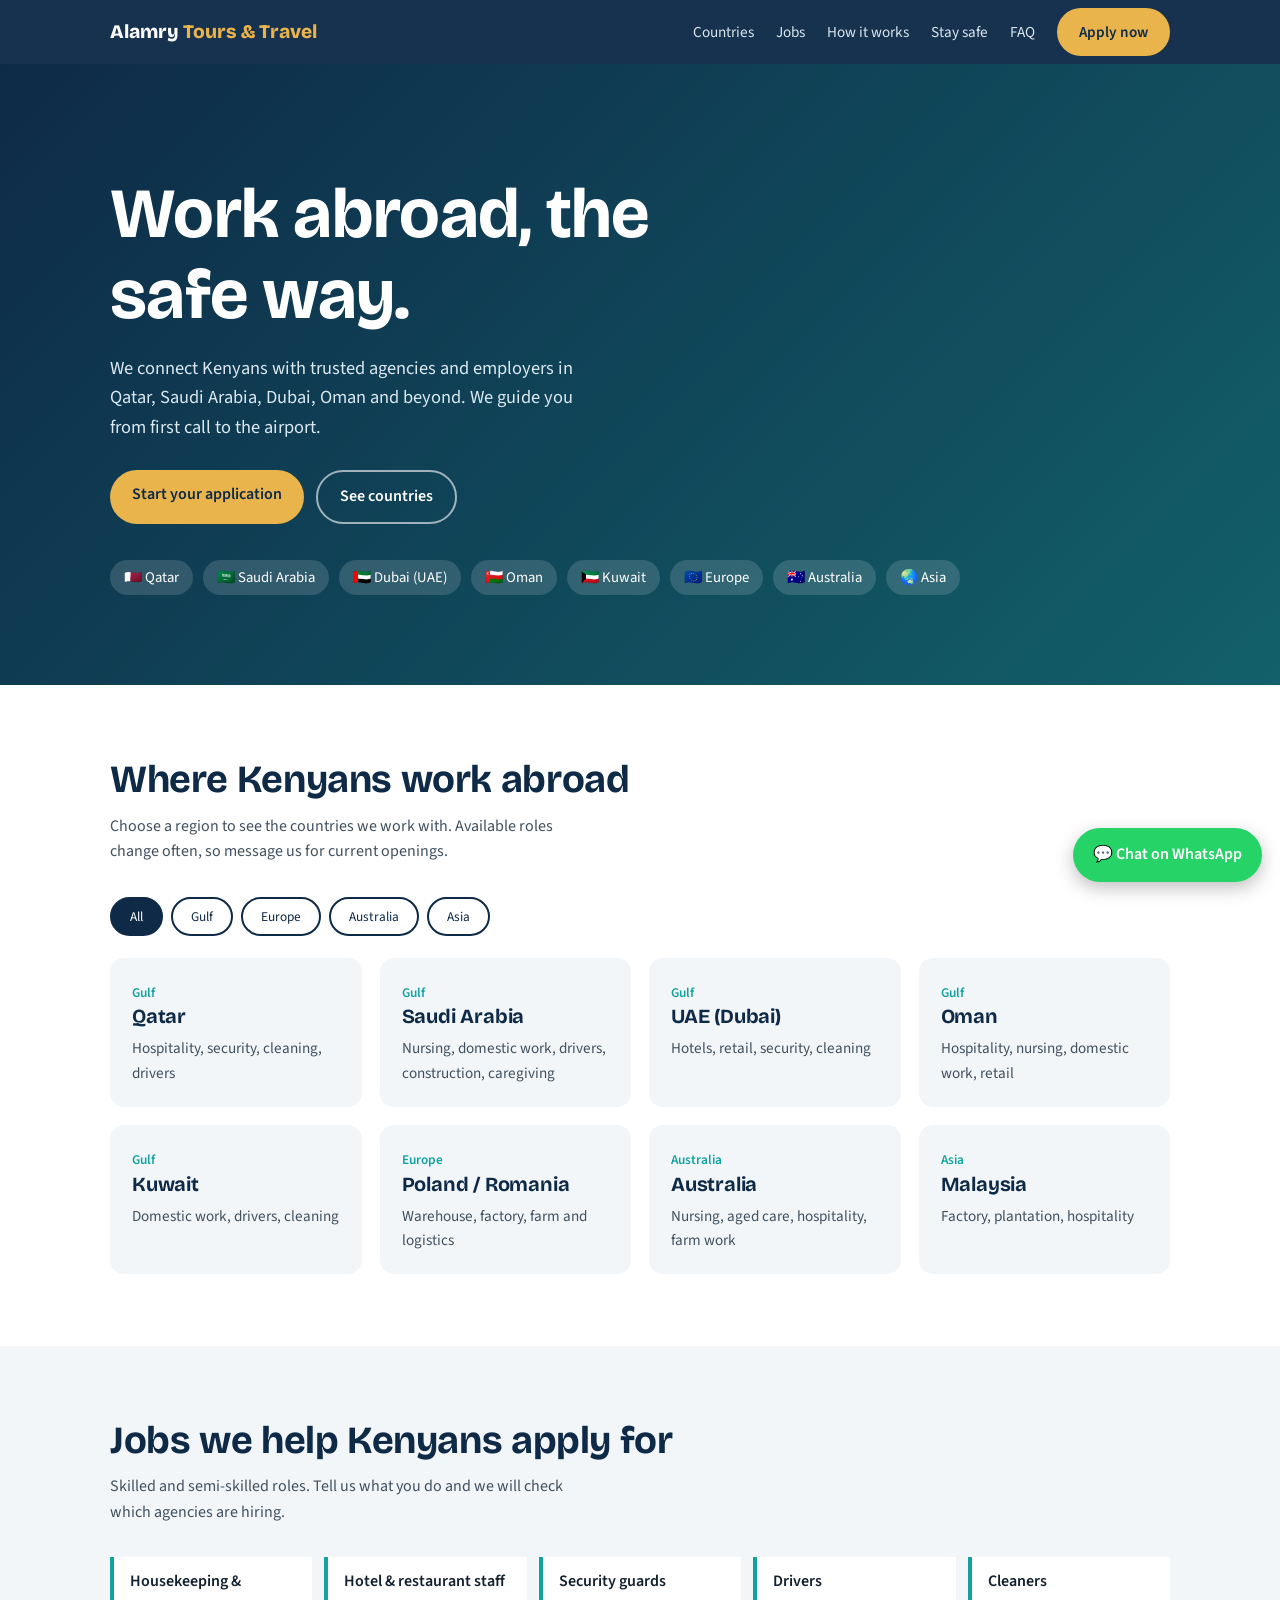
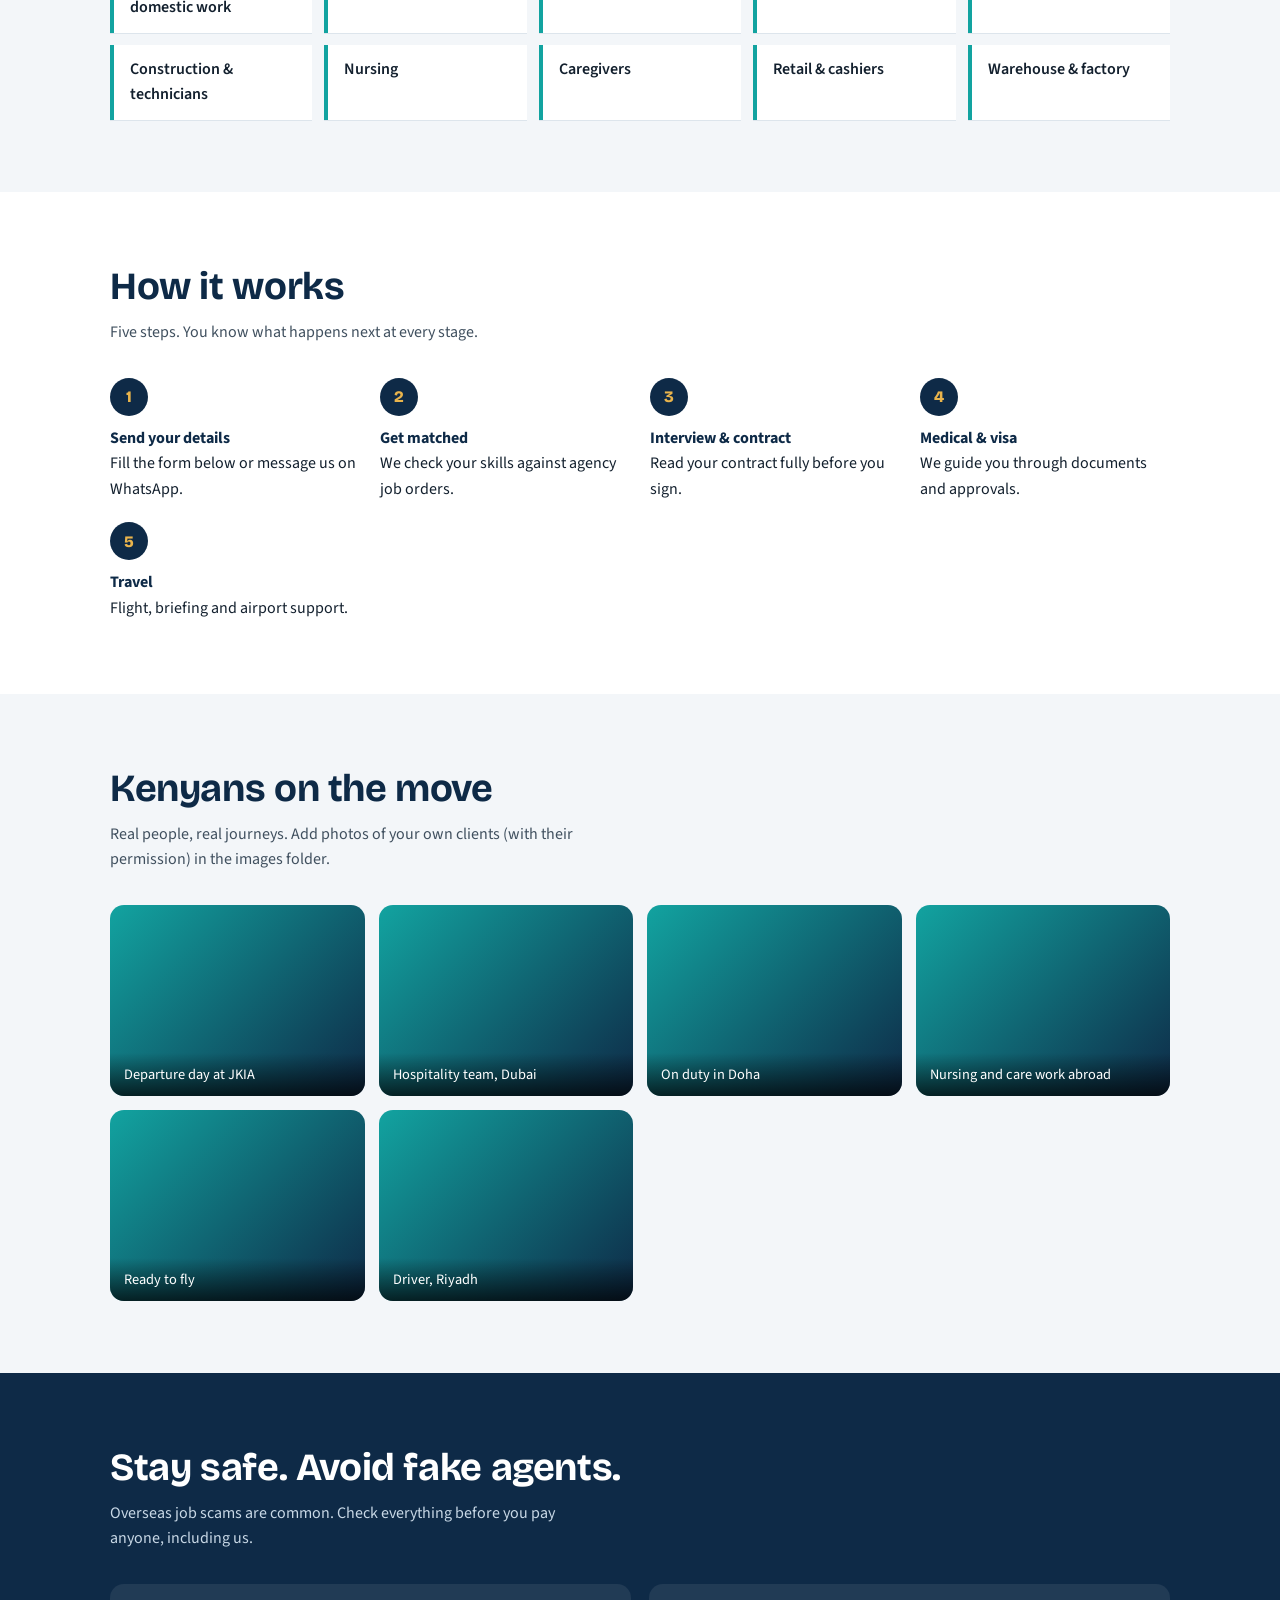
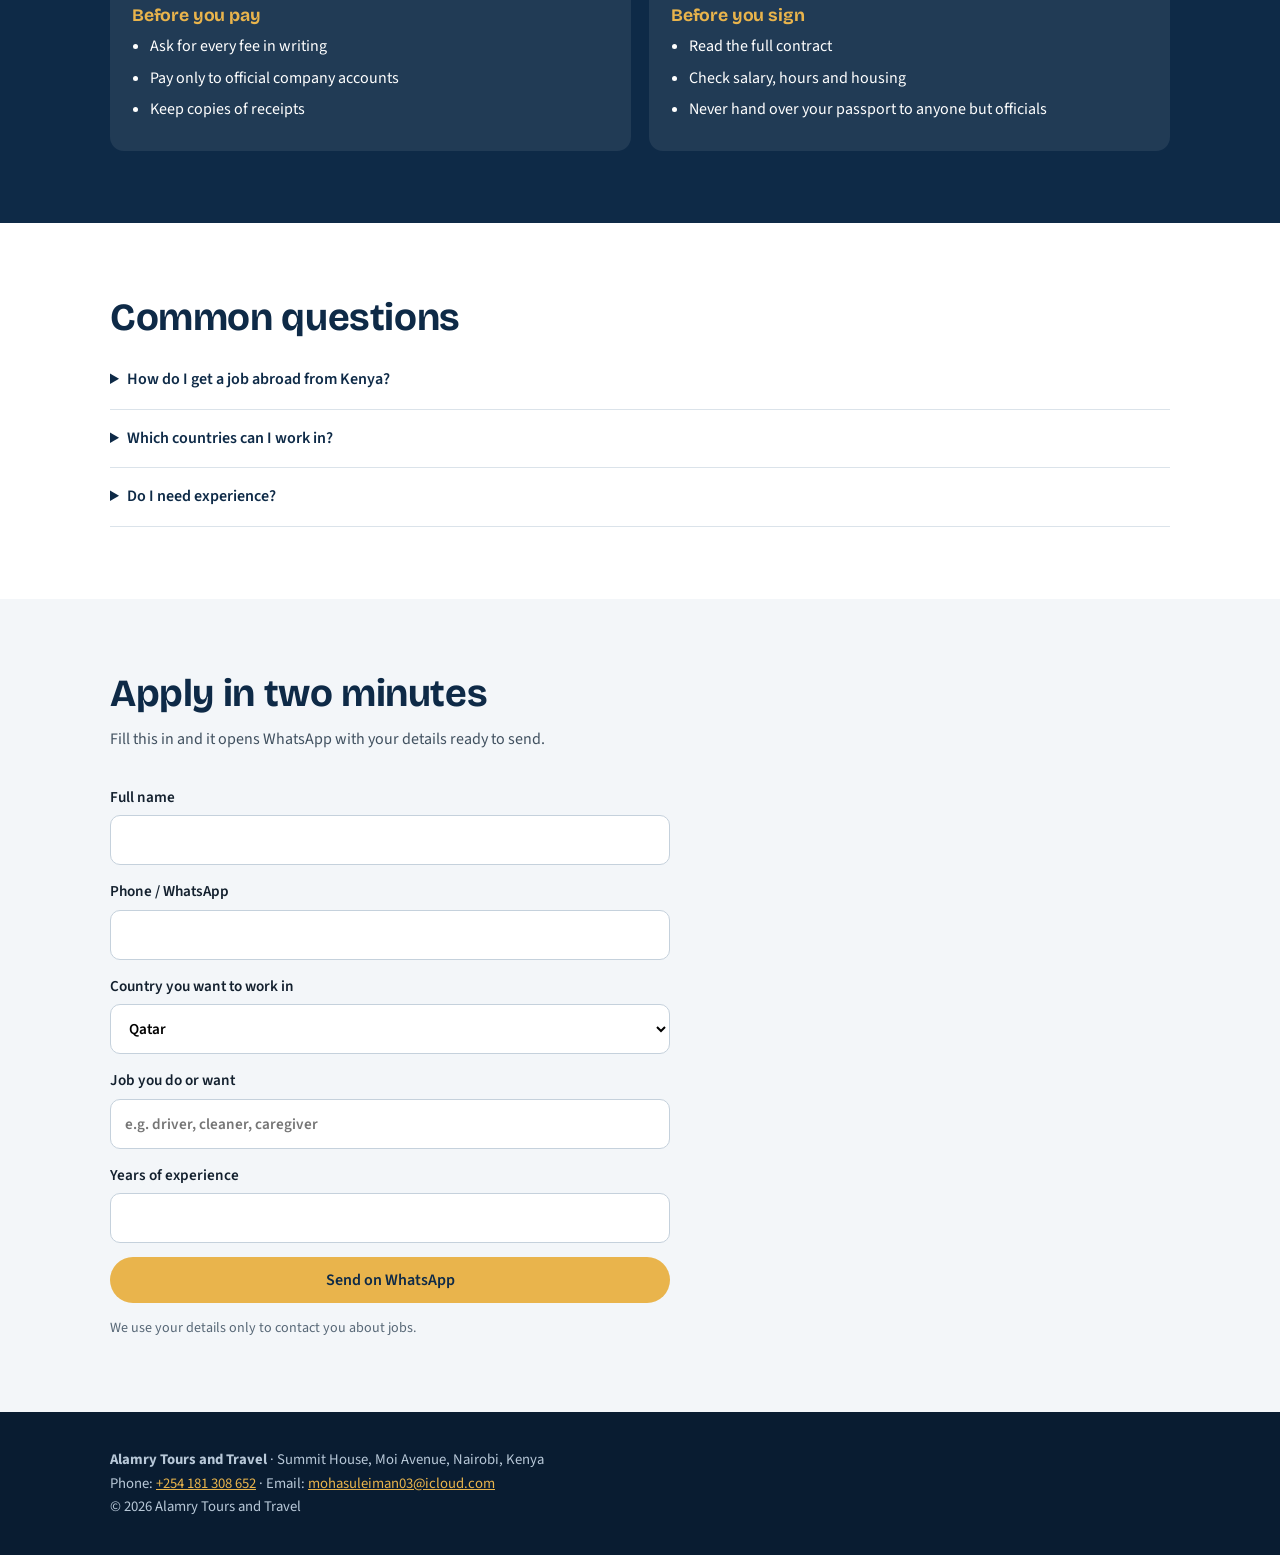
==== index.html @ e306abc5 "Initial Alamry Tours website" ====
<!DOCTYPE html>
<html lang="en">
<head>
<meta charset="utf-8">
<meta name="viewport" content="width=device-width, initial-scale=1">
<title>Alamry Tours and Travel | Jobs Abroad from Kenya – Qatar, Saudi, UAE, Oman & Europe</title>
<meta name="description" content="Looking for a job outside Kenya? Alamry Tours and Travel connects Kenyans with trusted agencies for work in Qatar, Saudi Arabia, Dubai (UAE), Oman, Kuwait, Europe and Asia. Apply on WhatsApp today.">
<meta name="keywords" content="jobs abroad Kenya, work in Qatar from Kenya, jobs in Saudi Arabia for Kenyans, Dubai jobs Kenya, Oman jobs, overseas recruitment agency Kenya, travel agency Nairobi">
<link rel="canonical" href="https://www.alamrytours.co.ke/">
<meta property="og:type" content="website">
<meta property="og:title" content="Alamry Tours and Travel – Work Abroad from Kenya">
<meta property="og:description" content="Verified overseas job opportunities for Kenyans in the Gulf, Europe, Australia and Asia.">
<meta property="og:image" content="https://www.alamrytours.co.ke/images/hero.jpg">
<meta name="theme-color" content="#0E2A47">
<link rel="preconnect" href="https://fonts.googleapis.com">
<link rel="preconnect" href="https://fonts.gstatic.com" crossorigin>
<link href="https://fonts.googleapis.com/css2?family=Bricolage+Grotesque:wght@600;800&family=Source+Sans+3:wght@400;600&display=swap" rel="stylesheet">

<script type="application/ld+json">
{
 "@context":"https://schema.org",
 "@type":"TravelAgency",
 "name":"Alamry Tours and Travel",
 "url":"https://www.alamrytours.co.ke/",
 "description":"Overseas employment and travel assistance for Kenyans seeking work in the Gulf, Europe, Australia and Asia.",
 "areaServed":"KE",
 "address":{"@type":"PostalAddress","streetAddress":"Summit House, Moi Avenue","addressLocality":"Nairobi","addressCountry":"KE"},
 "telephone":"+254181308652",
 "email":"mohasuleiman03@icloud.com"
}
</script>
<script type="application/ld+json">
{
 "@context":"https://schema.org",
 "@type":"FAQPage",
 "mainEntity":[
  {"@type":"Question","name":"How do I get a job abroad from Kenya?","acceptedAnswer":{"@type":"Answer","text":"Send us your details, we match your skills to jobs from partner agencies, then handle interviews, medicals, visa and travel."}},
  {"@type":"Question","name":"Which countries can I work in?","acceptedAnswer":{"@type":"Answer","text":"We place Kenyans in Qatar, Saudi Arabia, UAE (Dubai), Oman, Kuwait, Bahrain, Australia, and selected countries in Europe and Asia."}}
 ]
}
</script>

<style>
:root{
  --navy:#0E2A47; --sea:#12A3A0; --sand:#E9B44C; --mist:#F3F6F9; --ink:#13202E; --white:#fff;
  --r:14px;
}
*{box-sizing:border-box;margin:0;padding:0}
html{scroll-behavior:smooth}
body{font-family:"Source Sans 3",system-ui,sans-serif;color:var(--ink);line-height:1.6;background:var(--white)}
h1,h2,h3{font-family:"Bricolage Grotesque",system-ui,sans-serif;line-height:1.15;letter-spacing:-.01em}
a{color:inherit}
img{max-width:100%;display:block}
.wrap{max-width:1100px;margin:0 auto;padding:0 20px}
section{padding:72px 0}
h2{font-size:clamp(1.7rem,4vw,2.4rem);color:var(--navy);margin-bottom:12px}
.lead{max-width:60ch;color:#40505f;margin-bottom:32px}
:focus-visible{outline:3px solid var(--sand);outline-offset:3px}

/* nav */
header{position:sticky;top:0;z-index:20;background:rgba(14,42,71,.96);backdrop-filter:blur(6px)}
nav{display:flex;align-items:center;justify-content:space-between;height:64px}
.logo{font-family:"Bricolage Grotesque",sans-serif;font-weight:800;color:var(--white);text-decoration:none;font-size:1.2rem}
.logo span{color:var(--sand)}
.links{display:flex;gap:22px;align-items:center}
.links a{color:#dbe6f0;text-decoration:none;font-size:.95rem}
.links a:hover{color:var(--white)}
.btn{display:inline-block;background:var(--sand);color:var(--navy)!important;font-weight:600;padding:12px 22px;border-radius:999px;text-decoration:none;border:0;cursor:pointer;font-size:1rem;font-family:inherit}
.btn.alt{background:transparent;border:2px solid rgba(255,255,255,.6);color:var(--white)!important}
.menu{display:none;background:none;border:0;color:#fff;font-size:1.6rem;cursor:pointer}

/* hero */
.hero{position:relative;color:var(--white);padding:110px 0 90px;background:linear-gradient(135deg,#0E2A47,#12606a)}
.hero .bg{position:absolute;inset:0;object-fit:cover;width:100%;height:100%;opacity:.35}
.hero .wrap{position:relative}
.hero h1{font-size:clamp(2.3rem,6.5vw,4.4rem);max-width:15ch;margin-bottom:18px}
.hero p{max-width:52ch;font-size:1.15rem;color:#dbe9f2;margin-bottom:28px}
.hero .cta{display:flex;gap:12px;flex-wrap:wrap}
.flags{margin-top:36px;display:flex;gap:10px;flex-wrap:wrap}
.flags span{background:rgba(255,255,255,.14);padding:6px 14px;border-radius:999px;font-size:.92rem}

/* countries */
.tabs{display:flex;gap:8px;margin-bottom:22px;flex-wrap:wrap}
.tab{border:2px solid var(--navy);background:none;color:var(--navy);padding:8px 18px;border-radius:999px;cursor:pointer;font:600 .95rem inherit;font-family:inherit}
.tab[aria-pressed="true"]{background:var(--navy);color:var(--white)}
.grid{display:grid;grid-template-columns:repeat(auto-fill,minmax(240px,1fr));gap:18px}
.card{background:var(--mist);border-radius:var(--r);padding:22px}
.card h3{color:var(--navy);margin-bottom:6px;font-size:1.25rem}
.card small{color:var(--sea);font-weight:600}
.card p{font-size:.95rem;margin-top:8px;color:#40505f}

/* jobs */
.jobs{display:grid;grid-template-columns:repeat(auto-fill,minmax(200px,1fr));gap:12px}
.jobs div{border-left:4px solid var(--sea);padding:12px 16px;background:var(--white);box-shadow:0 1px 0 #dde5ec;font-weight:600}
#jobs{background:var(--mist)}
#jobs .jobs div{background:var(--white)}

/* steps */
.steps{display:grid;grid-template-columns:repeat(auto-fit,minmax(200px,1fr));gap:20px;counter-reset:s}
.steps li{list-style:none;counter-increment:s;position:relative;padding-top:48px}
.steps li::before{content:counter(s);position:absolute;top:0;left:0;width:38px;height:38px;border-radius:50%;background:var(--navy);color:var(--sand);display:grid;place-items:center;font-family:"Bricolage Grotesque";font-weight:800}
.steps b{display:block;color:var(--navy)}

/* gallery */
.gallery{display:grid;grid-template-columns:repeat(auto-fill,minmax(250px,1fr));gap:14px}
.gallery figure{position:relative;aspect-ratio:4/3;border-radius:var(--r);overflow:hidden;background:linear-gradient(135deg,#12A3A0,#0E2A47)}
.gallery img{width:100%;height:100%;object-fit:cover}
.gallery figcaption{position:absolute;left:0;right:0;bottom:0;padding:10px 14px;color:#fff;font-size:.9rem;background:linear-gradient(transparent,rgba(0,0,0,.7))}

/* trust */
#trust{background:var(--navy);color:var(--white)}
#trust h2{color:var(--white)}
#trust .lead{color:#c8d8e6}
.trust{display:grid;grid-template-columns:repeat(auto-fit,minmax(260px,1fr));gap:18px}
.trust div{background:rgba(255,255,255,.08);border-radius:var(--r);padding:22px}
.trust h3{color:var(--sand);font-size:1.1rem;margin-bottom:8px}
.trust li{margin-left:18px;margin-bottom:6px}

/* faq */
details{border-bottom:1px solid #dbe3ea;padding:16px 0}
summary{cursor:pointer;font-weight:600;color:var(--navy)}
details p{margin-top:8px;color:#40505f;max-width:70ch}

/* form */
#apply{background:var(--mist)}
form{display:grid;gap:14px;max-width:560px}
label{font-weight:600;font-size:.95rem;display:grid;gap:6px}
input,select,textarea{padding:12px 14px;border:1.5px solid #c5d1dc;border-radius:10px;font:inherit;background:#fff}
.note{font-size:.88rem;color:#586877}

footer{background:#091c31;color:#b8c8d8;padding:36px 0;font-size:.92rem}
footer a{color:var(--sand)}
.card .btn{margin-top:12px;font-size:.9rem;padding:9px 16px}
.gallery video{width:100%;height:100%;object-fit:cover}
.gallery figcaption{pointer-events:none}
[hidden]{display:none!important}
.wa{position:fixed;right:18px;bottom:18px;z-index:30;background:#25D366;color:#fff;border-radius:999px;padding:14px 20px;font-weight:600;text-decoration:none;box-shadow:0 6px 18px rgba(0,0,0,.25)}

@media(max-width:760px){
  .menu{display:block}
  .links{display:none;position:absolute;top:64px;left:0;right:0;background:var(--navy);flex-direction:column;padding:20px;align-items:flex-start}
  .links.open{display:flex}
  section{padding:52px 0}
}
@media(prefers-reduced-motion:reduce){html{scroll-behavior:auto}}
</style>
</head>
<body>

<header>
  <div class="wrap">
    <nav aria-label="Main">
      <a class="logo" href="#top">Alamry <span>Tours & Travel</span></a>
      <button class="menu" aria-label="Open menu" aria-expanded="false" id="menuBtn">☰</button>
      <div class="links" id="links">
        <a href="#countries">Countries</a>
        <a href="#jobs">Jobs</a>
        <a href="#process">How it works</a>
        <a href="#trust">Stay safe</a>
        <a href="#faq">FAQ</a>
        <a class="btn" href="#apply">Apply now</a>
      </div>
    </nav>
  </div>
</header>

<main id="top">
<section class="hero">
  <img class="bg" src="images/hero.jpg" alt="" onerror="this.style.display='none'">
  <div class="wrap">
    <h1 id="heroTitle">Work abroad, the safe way.</h1>
    <p id="heroText">We connect Kenyans with trusted agencies and employers in Qatar, Saudi Arabia, Dubai, Oman and beyond. We guide you from first call to the airport.</p>
    <div class="cta">
      <a class="btn" href="#apply">Start your application</a>
      <a class="btn alt" href="#countries">See countries</a>
    </div>
    <div class="flags" aria-label="Destinations">
      <span>🇶🇦 Qatar</span><span>🇸🇦 Saudi Arabia</span><span>🇦🇪 Dubai (UAE)</span><span>🇴🇲 Oman</span><span>🇰🇼 Kuwait</span><span>🇪🇺 Europe</span><span>🇦🇺 Australia</span><span>🌏 Asia</span>
    </div>
  </div>
</section>

<section id="countries">
  <div class="wrap">
    <h2>Where Kenyans work abroad</h2>
    <p class="lead">Choose a region to see the countries we work with. Available roles change often, so message us for current openings.</p>
    <div class="tabs" role="group" aria-label="Filter by region">
      <button class="tab" data-r="all" aria-pressed="true">All</button>
      <button class="tab" data-r="Gulf" aria-pressed="false">Gulf</button>
      <button class="tab" data-r="Europe" aria-pressed="false">Europe</button>
      <button class="tab" data-r="Australia" aria-pressed="false">Australia</button>
      <button class="tab" data-r="Asia" aria-pressed="false">Asia</button>
    </div>
    <div class="grid" id="countryGrid"></div>
  </div>
</section>

<section id="openings" hidden>
  <div class="wrap">
    <h2>Current openings</h2>
    <p class="lead">Jobs open right now. Tap Apply and we will continue on WhatsApp.</p>
    <div class="grid" id="openingsGrid"></div>
  </div>
</section>

<section id="jobs">
  <div class="wrap">
    <h2>Jobs we help Kenyans apply for</h2>
    <p class="lead">Skilled and semi-skilled roles. Tell us what you do and we will check which agencies are hiring.</p>
    <div class="jobs">
      <div>Housekeeping & domestic work</div><div>Hotel & restaurant staff</div><div>Security guards</div>
      <div>Drivers</div><div>Cleaners</div><div>Construction & technicians</div>
      <div>Nursing</div><div>Caregivers</div><div>Retail & cashiers</div><div>Warehouse & factory</div>
    </div>
  </div>
</section>

<section id="process">
  <div class="wrap">
    <h2>How it works</h2>
    <p class="lead">Five steps. You know what happens next at every stage.</p>
    <ol class="steps">
      <li><b>Send your details</b>Fill the form below or message us on WhatsApp.</li>
      <li><b>Get matched</b>We check your skills against agency job orders.</li>
      <li><b>Interview & contract</b>Read your contract fully before you sign.</li>
      <li><b>Medical & visa</b>We guide you through documents and approvals.</li>
      <li><b>Travel</b>Flight, briefing and airport support.</li>
    </ol>
  </div>
</section>

<section id="stories" style="background:var(--mist)">
  <div class="wrap">
    <h2>Kenyans on the move</h2>
    <p class="lead">Real people, real journeys. Add photos of your own clients (with their permission) in the images folder.</p>
    <div class="gallery" id="gallery">
      <figure><img src="images/work-1.jpg" alt="Kenyan worker at an airport departure gate" loading="lazy" onerror="this.style.display='none'"><figcaption>Departure day at JKIA</figcaption></figure>
      <figure><img src="images/work-2.jpg" alt="Kenyan hospitality staff working in a hotel in Dubai" loading="lazy" onerror="this.style.display='none'"><figcaption>Hospitality team, Dubai</figcaption></figure>
      <figure><img src="images/work-3.jpg" alt="Kenyan security officers on duty in Qatar" loading="lazy" onerror="this.style.display='none'"><figcaption>On duty in Doha</figcaption></figure>
      <figure><img src="images/work-4.jpg" alt="Kenyan caregiver with a patient" loading="lazy" onerror="this.style.display='none'"><figcaption>Nursing and care work abroad</figcaption></figure>
      <figure><img src="images/work-5.jpg" alt="Group of Kenyans with passports before travel" loading="lazy" onerror="this.style.display='none'"><figcaption>Ready to fly</figcaption></figure>
      <figure><img src="images/work-6.jpg" alt="Kenyan driver at work in Saudi Arabia" loading="lazy" onerror="this.style.display='none'"><figcaption>Driver, Riyadh</figcaption></figure>
    </div>
  </div>
</section>

<section id="trust">
  <div class="wrap">
    <h2>Stay safe. Avoid fake agents.</h2>
    <p class="lead">Overseas job scams are common. Check everything before you pay anyone, including us.</p>
    <div class="trust">
      <div>
        <h3>Before you pay</h3>
        <ul>
          <li>Ask for every fee in writing</li>
          <li>Pay only to official company accounts</li>
          <li>Keep copies of receipts</li>
        </ul>
      </div>
      <div>
        <h3>Before you sign</h3>
        <ul>
          <li>Read the full contract</li>
          <li>Check salary, hours and housing</li>
          <li>Never hand over your passport to anyone but officials</li>
        </ul>
      </div>
    </div>
  </div>
</section>

<section id="faq">
  <div class="wrap">
    <h2>Common questions</h2>
    <details><summary>How do I get a job abroad from Kenya?</summary><p>Send us your details. We match your skills to jobs from partner agencies, then help with interviews, medical, visa and travel.</p></details>
    <details><summary>Which countries can I work in?</summary><p>Qatar, Saudi Arabia, UAE (Dubai), Oman, Kuwait, Bahrain, Australia, and selected countries in Europe and Asia.</p></details>
    <details><summary>Do I need experience?</summary><p>Some roles need experience and some do not. Tell us your background and we will say what fits.</p></details>
  </div>
</section>

<section id="apply">
  <div class="wrap">
    <h2>Apply in two minutes</h2>
    <p class="lead">Fill this in and it opens WhatsApp with your details ready to send.</p>
    <form id="appForm">
      <label>Full name<input name="name" required autocomplete="name"></label>
      <label>Phone / WhatsApp<input name="phone" type="tel" required autocomplete="tel"></label>
      <label>Country you want to work in
        <select name="country"><option>Qatar</option><option>Saudi Arabia</option><option>Dubai (UAE)</option><option>Oman</option><option>Kuwait</option><option>Europe</option><option>Australia</option><option>Asia</option><option>Any</option></select>
      </label>
      <label>Job you do or want<input name="job" placeholder="e.g. driver, cleaner, caregiver" required></label>
      <label>Years of experience<input name="exp" type="number" min="0" max="50"></label>
      <button class="btn" type="submit">Send on WhatsApp</button>
      <p class="note">We use your details only to contact you about jobs.</p>
    </form>
  </div>
</section>
</main>

<footer>
  <div class="wrap">
    <p><b>Alamry Tours and Travel</b> · <span id="ftAddress">Summit House, Moi Avenue, Nairobi, Kenya</span></p>
    <p>Phone: <a id="ftPhone" href="tel:+254181308652">+254 181 308 652</a> · Email: <a id="ftEmail" href="mailto:mohasuleiman03@icloud.com">mohasuleiman03@icloud.com</a></p>
    <p><span id="ftLicence"></span>© <span id="yr"></span> Alamry Tours and Travel</p>
  </div>
</footer>

<a class="wa" id="waFloat" href="#" target="_blank" rel="noopener">💬 Chat on WhatsApp</a>

<script>
// ===== EDIT THESE =====
let WHATSAPP = "254181308652"; // your number, no + or spaces

const countries = [
  {n:"Qatar", r:"Gulf", t:"Hospitality, security, cleaning, drivers"},
  {n:"Saudi Arabia", r:"Gulf", t:"Nursing, domestic work, drivers, construction, caregiving"},
  {n:"UAE (Dubai)", r:"Gulf", t:"Hotels, retail, security, cleaning"},
  {n:"Oman", r:"Gulf", t:"Hospitality, nursing, domestic work, retail"},
  {n:"Kuwait", r:"Gulf", t:"Domestic work, drivers, cleaning"},
  {n:"Poland / Romania", r:"Europe", t:"Warehouse, factory, farm and logistics"},
  {n:"Australia", r:"Australia", t:"Nursing, aged care, hospitality, farm work"},
  {n:"Malaysia", r:"Asia", t:"Factory, plantation, hospitality"}
];

const grid = document.getElementById("countryGrid");
function render(r){
  grid.innerHTML = countries.filter(c => r==="all" || c.r===r)
    .map(c => `<div class="card"><small>${c.r}</small><h3>${c.n}</h3><p>${c.t}</p></div>`).join("");
}
render("all");
document.querySelectorAll(".tab").forEach(b => b.addEventListener("click", () => {
  document.querySelectorAll(".tab").forEach(x => x.setAttribute("aria-pressed","false"));
  b.setAttribute("aria-pressed","true");
  render(b.dataset.r);
}));

const wa = msg => `https://wa.me/${WHATSAPP}?text=${encodeURIComponent(msg)}`;
document.getElementById("waFloat").href = wa("Hello Alamry Tours, I want to work abroad. Please assist.");

document.getElementById("appForm").addEventListener("submit", e => {
  e.preventDefault();
  const f = new FormData(e.target);
  const msg = `Hello Alamry Tours and Travel,\nName: ${f.get("name")}\nPhone: ${f.get("phone")}\nCountry: ${f.get("country")}\nJob: ${f.get("job")}\nExperience: ${f.get("exp") || "0"} years`;
  window.open(wa(msg), "_blank");
});

const menuBtn = document.getElementById("menuBtn"), links = document.getElementById("links");
menuBtn.addEventListener("click", () => {
  const o = links.classList.toggle("open");
  menuBtn.setAttribute("aria-expanded", o);
});
links.addEventListener("click", () => links.classList.remove("open"));
document.getElementById("yr").textContent = new Date().getFullYear();
</script>
<script src="https://cdn.jsdelivr.net/npm/@supabase/supabase-js@2.45.4/dist/umd/supabase.min.js"></script>
<script src="config.js"></script>
<script src="site.js"></script>
</body>
</html>
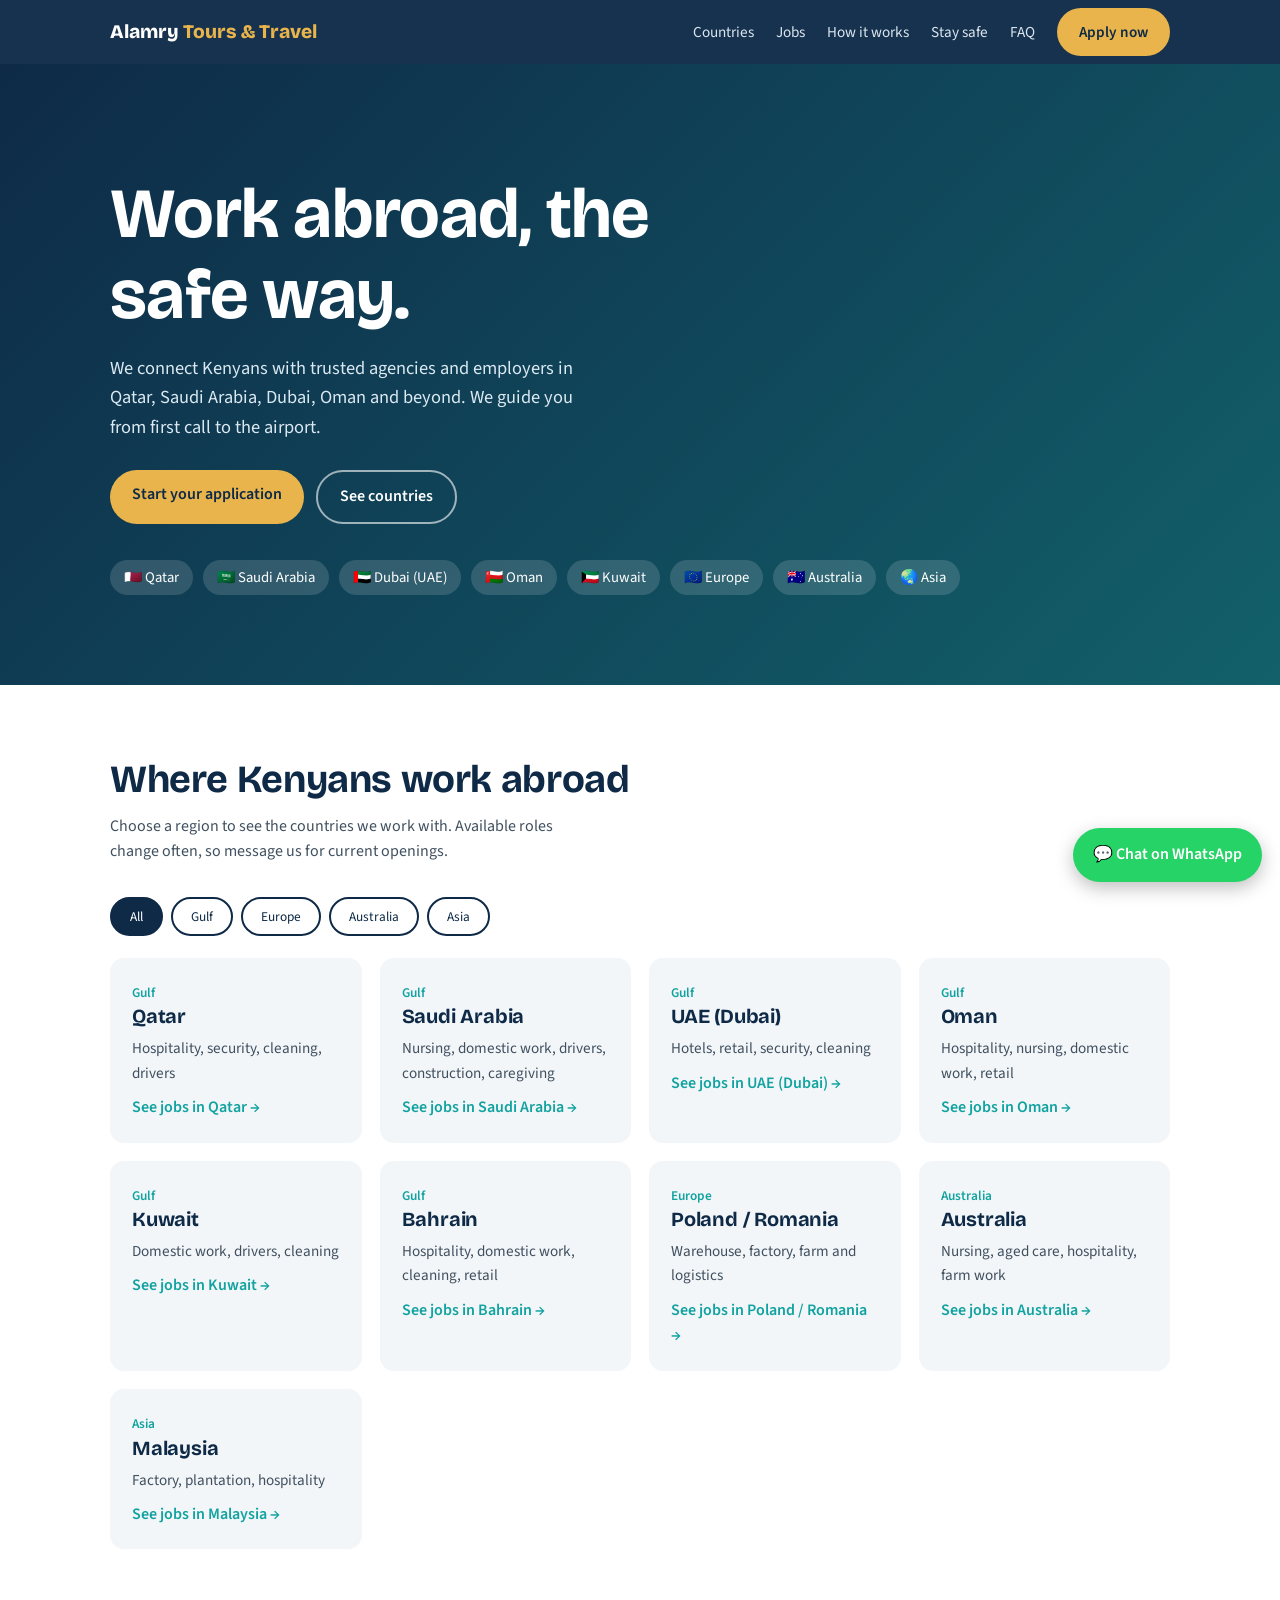
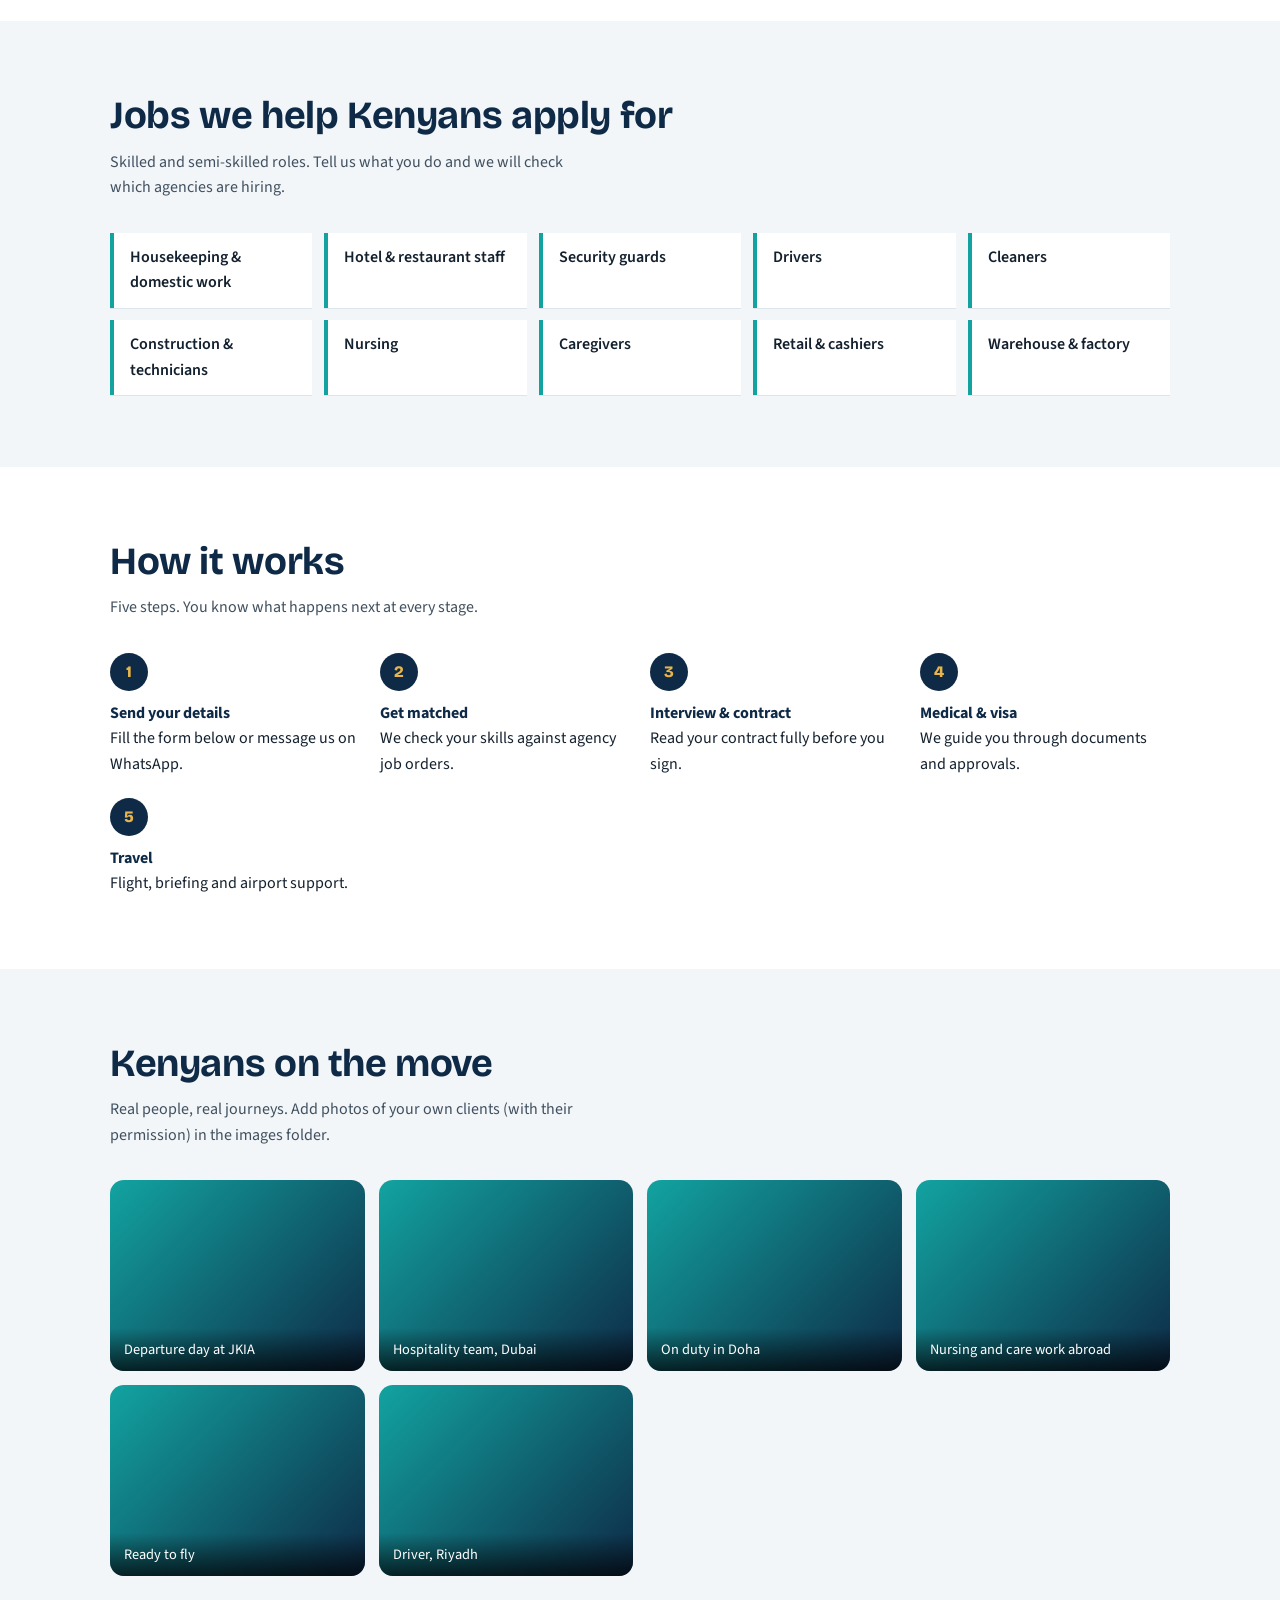
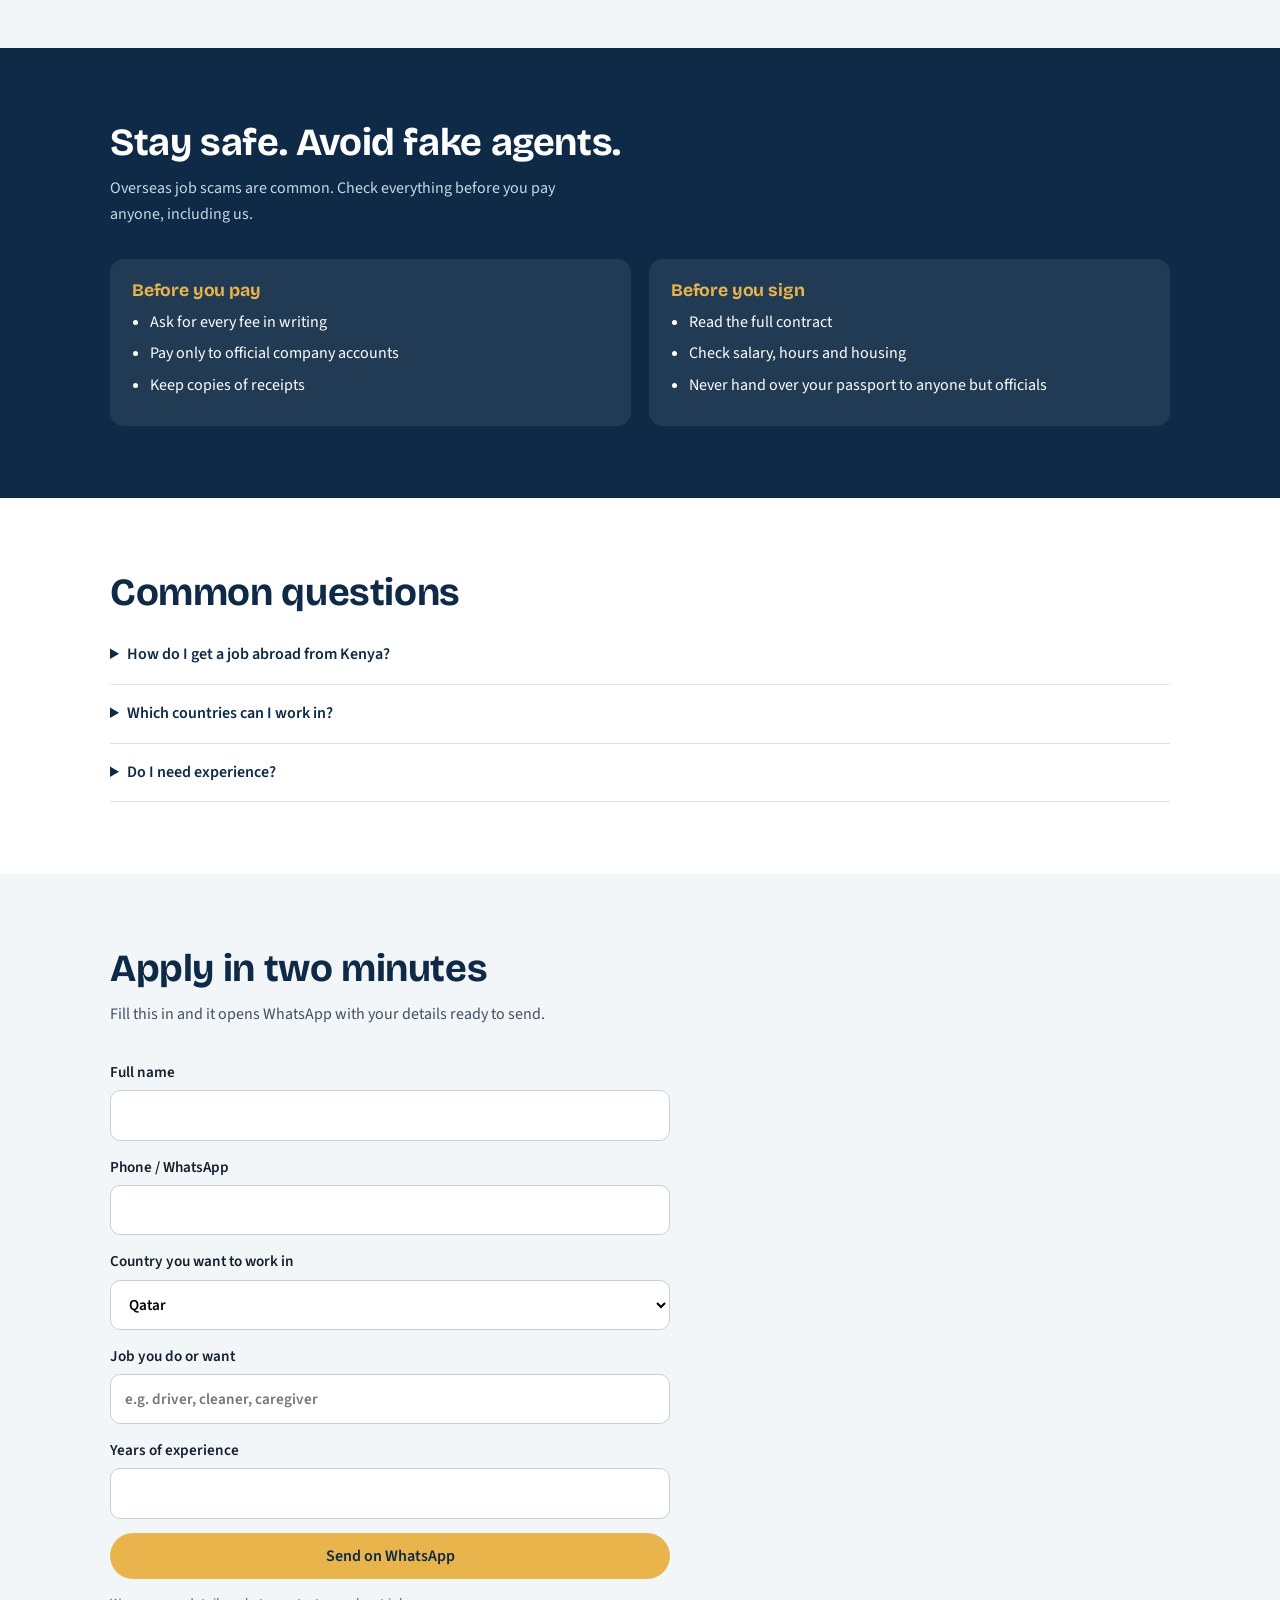
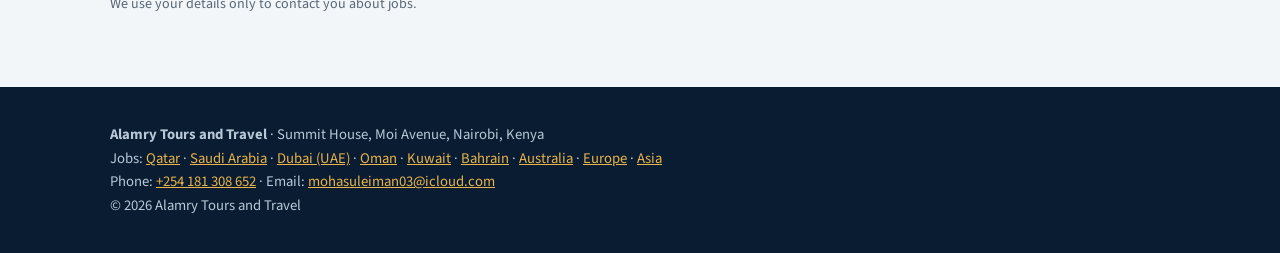
==== commit cc00b1fa: "Add country pages" ====
--- a/index.html
+++ b/index.html
@@ -6,11 +6,11 @@
 <title>Alamry Tours and Travel | Jobs Abroad from Kenya – Qatar, Saudi, UAE, Oman & Europe</title>
 <meta name="description" content="Looking for a job outside Kenya? Alamry Tours and Travel connects Kenyans with trusted agencies for work in Qatar, Saudi Arabia, Dubai (UAE), Oman, Kuwait, Europe and Asia. Apply on WhatsApp today.">
 <meta name="keywords" content="jobs abroad Kenya, work in Qatar from Kenya, jobs in Saudi Arabia for Kenyans, Dubai jobs Kenya, Oman jobs, overseas recruitment agency Kenya, travel agency Nairobi">
-<link rel="canonical" href="https://www.alamrytours.co.ke/">
+<link rel="canonical" href="https://alamrytoursandtravel.com/">
 <meta property="og:type" content="website">
 <meta property="og:title" content="Alamry Tours and Travel – Work Abroad from Kenya">
 <meta property="og:description" content="Verified overseas job opportunities for Kenyans in the Gulf, Europe, Australia and Asia.">
-<meta property="og:image" content="https://www.alamrytours.co.ke/images/hero.jpg">
+<meta property="og:image" content="https://alamrytoursandtravel.com/images/hero.jpg">
 <meta name="theme-color" content="#0E2A47">
 <link rel="preconnect" href="https://fonts.googleapis.com">
 <link rel="preconnect" href="https://fonts.gstatic.com" crossorigin>
@@ -21,7 +21,7 @@
  "@context":"https://schema.org",
  "@type":"TravelAgency",
  "name":"Alamry Tours and Travel",
- "url":"https://www.alamrytours.co.ke/",
+ "url":"https://alamrytoursandtravel.com/",
  "description":"Overseas employment and travel assistance for Kenyans seeking work in the Gulf, Europe, Australia and Asia.",
  "areaServed":"KE",
  "address":{"@type":"PostalAddress","streetAddress":"Summit House, Moi Avenue","addressLocality":"Nairobi","addressCountry":"KE"},
@@ -130,6 +130,9 @@
 
 footer{background:#091c31;color:#b8c8d8;padding:36px 0;font-size:.92rem}
 footer a{color:var(--sand)}
+a.card{display:block;text-decoration:none;color:inherit;transition:transform .15s}
+a.card:hover{transform:translateY(-3px)}
+.more{display:block;margin-top:10px;font-weight:600;color:var(--sea)}
 .card .btn{margin-top:12px;font-size:.9rem;padding:9px 16px}
 .gallery video{width:100%;height:100%;object-fit:cover}
 .gallery figcaption{pointer-events:none}
@@ -300,6 +303,7 @@
 <footer>
   <div class="wrap">
     <p><b>Alamry Tours and Travel</b> · <span id="ftAddress">Summit House, Moi Avenue, Nairobi, Kenya</span></p>
+    <p>Jobs: <a href="jobs-in-qatar.html">Qatar</a> · <a href="jobs-in-saudi-arabia.html">Saudi Arabia</a> · <a href="jobs-in-dubai-uae.html">Dubai (UAE)</a> · <a href="jobs-in-oman.html">Oman</a> · <a href="jobs-in-kuwait.html">Kuwait</a> · <a href="jobs-in-bahrain.html">Bahrain</a> · <a href="jobs-in-australia.html">Australia</a> · <a href="jobs-in-europe.html">Europe</a> · <a href="jobs-in-asia.html">Asia</a></p>
     <p>Phone: <a id="ftPhone" href="tel:+254181308652">+254 181 308 652</a> · Email: <a id="ftEmail" href="mailto:mohasuleiman03@icloud.com">mohasuleiman03@icloud.com</a></p>
     <p><span id="ftLicence"></span>© <span id="yr"></span> Alamry Tours and Travel</p>
   </div>
@@ -312,20 +316,21 @@
 let WHATSAPP = "254181308652"; // your number, no + or spaces
 
 const countries = [
-  {n:"Qatar", r:"Gulf", t:"Hospitality, security, cleaning, drivers"},
-  {n:"Saudi Arabia", r:"Gulf", t:"Nursing, domestic work, drivers, construction, caregiving"},
-  {n:"UAE (Dubai)", r:"Gulf", t:"Hotels, retail, security, cleaning"},
-  {n:"Oman", r:"Gulf", t:"Hospitality, nursing, domestic work, retail"},
-  {n:"Kuwait", r:"Gulf", t:"Domestic work, drivers, cleaning"},
-  {n:"Poland / Romania", r:"Europe", t:"Warehouse, factory, farm and logistics"},
-  {n:"Australia", r:"Australia", t:"Nursing, aged care, hospitality, farm work"},
-  {n:"Malaysia", r:"Asia", t:"Factory, plantation, hospitality"}
+  {n:"Qatar", r:"Gulf", u:"jobs-in-qatar.html", t:"Hospitality, security, cleaning, drivers"},
+  {n:"Saudi Arabia", r:"Gulf", u:"jobs-in-saudi-arabia.html", t:"Nursing, domestic work, drivers, construction, caregiving"},
+  {n:"UAE (Dubai)", r:"Gulf", u:"jobs-in-dubai-uae.html", t:"Hotels, retail, security, cleaning"},
+  {n:"Oman", r:"Gulf", u:"jobs-in-oman.html", t:"Hospitality, nursing, domestic work, retail"},
+  {n:"Kuwait", r:"Gulf", u:"jobs-in-kuwait.html", t:"Domestic work, drivers, cleaning"},
+  {n:"Bahrain", r:"Gulf", u:"jobs-in-bahrain.html", t:"Hospitality, domestic work, cleaning, retail"},
+  {n:"Poland / Romania", r:"Europe", u:"jobs-in-europe.html", t:"Warehouse, factory, farm and logistics"},
+  {n:"Australia", r:"Australia", u:"jobs-in-australia.html", t:"Nursing, aged care, hospitality, farm work"},
+  {n:"Malaysia", r:"Asia", u:"jobs-in-asia.html", t:"Factory, plantation, hospitality"}
 ];
 
 const grid = document.getElementById("countryGrid");
 function render(r){
   grid.innerHTML = countries.filter(c => r==="all" || c.r===r)
-    .map(c => `<div class="card"><small>${c.r}</small><h3>${c.n}</h3><p>${c.t}</p></div>`).join("");
+    .map(c => `<a class="card" href="${c.u}"><small>${c.r}</small><h3>${c.n}</h3><p>${c.t}</p><span class="more">See jobs in ${c.n} →</span></a>`).join("");
 }
 render("all");
 document.querySelectorAll(".tab").forEach(b => b.addEventListener("click", () => {
